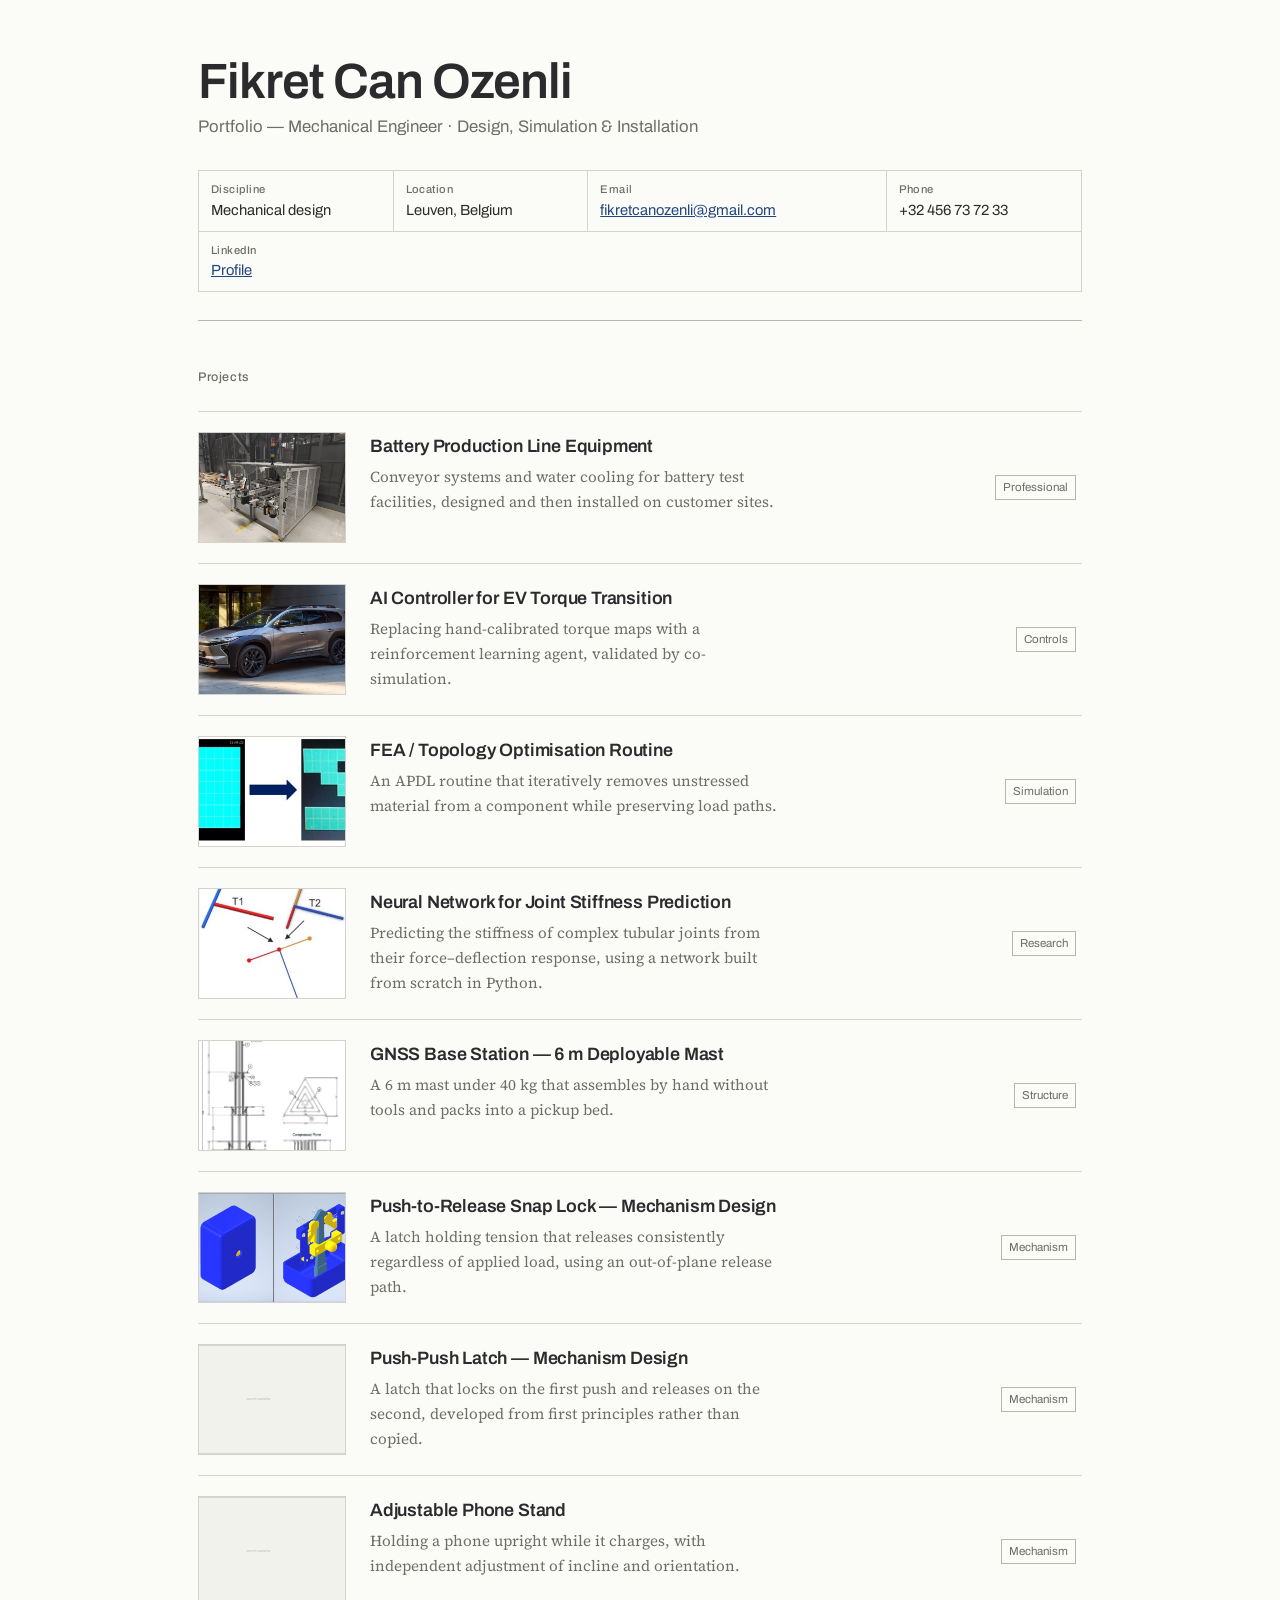
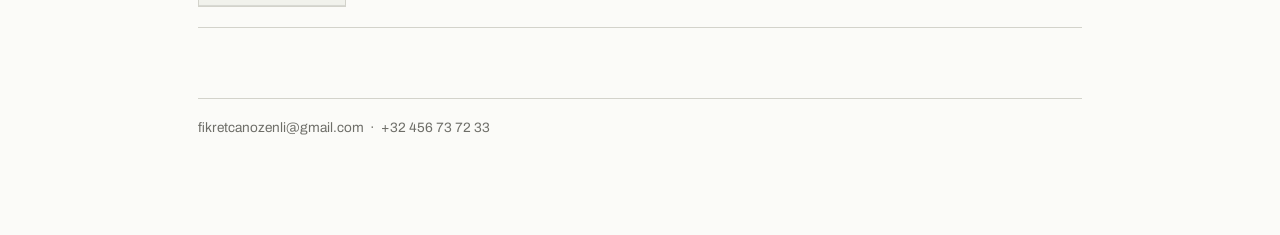
==== index.html @ 81f4e508 "Add files via upload" ====
<!DOCTYPE html>
<html lang="en">
<head>
<meta charset="utf-8">
<meta name="viewport" content="width=device-width, initial-scale=1">
<title>Fikret Can Ozenli — Portfolio</title>
<meta name="description" content="Mechanical engineering portfolio: mechanisms, structures, simulation and production equipment.">
<link rel="preconnect" href="https://fonts.googleapis.com">
<link rel="preconnect" href="https://fonts.gstatic.com" crossorigin>
<link href="https://fonts.googleapis.com/css2?family=Archivo:wght@400;500;600&family=Source+Serif+4:opsz,wght@8..60,400;8..60,600&display=swap" rel="stylesheet">
<link rel="stylesheet" href="style.css">
</head>
<body>
<div class="wrap">
<header class="titleblock">
  <h1>Fikret Can Ozenli</h1>
  <p class="role">Portfolio — Mechanical Engineer · Design, Simulation &amp; Installation</p>
  <dl class="fields">
<div class="field"><dt>Discipline</dt><dd>Mechanical design</dd></div><div class="field"><dt>Location</dt><dd>Leuven, Belgium</dd></div><div class="field field--wide"><dt>Email</dt><dd><a href="mailto:fikretcanozenli@gmail.com">fikretcanozenli@gmail.com</a></dd></div><div class="field"><dt>Phone</dt><dd>+32 456 73 72 33</dd></div><div class="field"><dt>LinkedIn</dt><dd><a href="https://www.linkedin.com/in/fikret-can-ozenli">Profile</a></dd></div>
  </dl>
</header>

<p class="index-head">Projects</p>
<ul class="sheets">
    <li class="sheet">
      <a href="production-equipment.html">
        <img class="thumb" src="images/fig01.jpg" alt="">
        <span class="meat">
          <h2>Battery Production Line Equipment</h2>
          <p>Conveyor systems and water cooling for battery test facilities, designed and then installed on customer sites.</p>
        </span>
        <span class="tag">Professional</span>
      </a>
    </li>
    <li class="sheet">
      <a href="ev-torque-controller.html">
        <img class="thumb" src="images/fig03.jpg" alt="">
        <span class="meat">
          <h2>AI Controller for EV Torque Transition</h2>
          <p>Replacing hand-calibrated torque maps with a reinforcement learning agent, validated by co-simulation.</p>
        </span>
        <span class="tag">Controls</span>
      </a>
    </li>
    <li class="sheet">
      <a href="topology-optimisation.html">
        <img class="thumb" src="images/fig04.jpg" alt="">
        <span class="meat">
          <h2>FEA / Topology Optimisation Routine</h2>
          <p>An APDL routine that iteratively removes unstressed material from a component while preserving load paths.</p>
        </span>
        <span class="tag">Simulation</span>
      </a>
    </li>
    <li class="sheet">
      <a href="neural-network-stiffness.html">
        <img class="thumb" src="images/fig05.jpg" alt="">
        <span class="meat">
          <h2>Neural Network for Joint Stiffness Prediction</h2>
          <p>Predicting the stiffness of complex tubular joints from their force–deflection response, using a network built from scratch in Python.</p>
        </span>
        <span class="tag">Research</span>
      </a>
    </li>
    <li class="sheet">
      <a href="gnss-mast.html">
        <img class="thumb" src="images/fig08.jpg" alt="">
        <span class="meat">
          <h2>GNSS Base Station — 6 m Deployable Mast</h2>
          <p>A 6 m mast under 40 kg that assembles by hand without tools and packs into a pickup bed.</p>
        </span>
        <span class="tag">Structure</span>
      </a>
    </li>
    <li class="sheet">
      <a href="snap-lock.html">
        <img class="thumb" src="images/fig12.jpg" alt="">
        <span class="meat">
          <h2>Push-to-Release Snap Lock — Mechanism Design</h2>
          <p>A latch holding tension that releases consistently regardless of applied load, using an out-of-plane release path.</p>
        </span>
        <span class="tag">Mechanism</span>
      </a>
    </li>
    <li class="sheet">
      <a href="push-push-latch.html">
        <img class="thumb" src="images/fig15.jpg" alt="">
        <span class="meat">
          <h2>Push-Push Latch — Mechanism Design</h2>
          <p>A latch that locks on the first push and releases on the second, developed from first principles rather than copied.</p>
        </span>
        <span class="tag">Mechanism</span>
      </a>
    </li>
    <li class="sheet">
      <a href="phone-stand.html">
        <img class="thumb" src="images/fig17.jpg" alt="">
        <span class="meat">
          <h2>Adjustable Phone Stand</h2>
          <p>Holding a phone upright while it charges, with independent adjustment of incline and orientation.</p>
        </span>
        <span class="tag">Mechanism</span>
      </a>
    </li>
</ul>

<footer>
fikretcanozenli@gmail.com &nbsp;·&nbsp; +32 456 73 72 33
</footer>
</div>
</body>
</html>
---- style.css ----
/* ---------------------------------------------------------------
   Fikret Can Ozenli — portfolio
   Visual language borrowed from technical drawing sheets:
   title blocks, sheet indexes, dimension callouts.
   --------------------------------------------------------------- */

:root{
  --paper:      #FBFBF8;   /* drawing paper */
  --paper-2:    #F2F2ED;   /* recessed field */
  --graphite:   #2B2B2E;   /* pencil */
  --graphite-2: #6E6E68;   /* secondary text */
  --rule:       #D3D3CB;   /* hairline */
  --rule-2:     #B6B6AC;   /* heavier rule */
  --ink:        #23457F;   /* CAD blue */
  --ink-soft:   #EAEEF6;

  --measure: 66ch;
}

*{ box-sizing: border-box; }

html{ -webkit-text-size-adjust: 100%; }

body{
  margin: 0;
  background: var(--paper);
  color: var(--graphite);
  font-family: "Source Serif 4", Georgia, "Times New Roman", serif;
  font-size: 17px;
  line-height: 1.65;
  font-variant-numeric: lining-nums tabular-nums;
}

.wrap{
  max-width: 940px;
  margin: 0 auto;
  padding: 0 28px 96px;
}

/* ---------- title block ------------------------------------- */

.titleblock{
  border-bottom: 1.5px solid var(--rule-2);
  padding: 56px 0 0;
  margin-bottom: 0;
}

.titleblock h1{
  font-family: "Archivo", "Helvetica Neue", Arial, sans-serif;
  font-weight: 600;
  font-size: clamp(2rem, 5vw, 3.1rem);
  letter-spacing: -0.02em;
  line-height: 1.02;
  margin: 0 0 6px;
}

.titleblock .role{
  font-family: "Archivo", sans-serif;
  font-weight: 400;
  font-size: 1.05rem;
  color: var(--graphite-2);
  margin: 0 0 30px;
}

/* the field grid — modelled on a drawing title block */
.fields{
  display: flex;
  flex-wrap: wrap;
  border-top: 1px solid var(--rule);
  border-left: 1px solid var(--rule);
  margin-bottom: 28px;
}
.field{
  flex: 1 1 165px;
  border-right: 1px solid var(--rule);
  border-bottom: 1px solid var(--rule);
  padding: 9px 12px 10px;
  min-width: 0;
}
.field dt{
  font-family: "Archivo", sans-serif;
  font-size: 0.7rem;
  font-weight: 500;
  letter-spacing: 0.04em;
  color: var(--graphite-2);
  margin: 0 0 2px;
}
.field dd{
  margin: 0;
  font-family: "Archivo", sans-serif;
  font-size: 0.92rem;
  line-height: 1.35;
  word-wrap: break-word;
}
.field dd a{ color: var(--ink); }
.field--wide{ flex: 2 1 240px; }

/* ---------- sheet index ------------------------------------- */

.index-head{
  font-family: "Archivo", sans-serif;
  font-size: 0.78rem;
  font-weight: 500;
  letter-spacing: 0.05em;
  color: var(--graphite-2);
  padding: 34px 0 10px;
}

.sheets{
  list-style: none;
  margin: 0;
  padding: 0;
  border-top: 1px solid var(--rule);
}

.sheet a{
  display: flex;
  gap: 24px;
  align-items: flex-start;
  padding: 20px 6px 20px 0;
  border-bottom: 1px solid var(--rule);
  text-decoration: none;
  color: inherit;
}
.sheet a:hover,
.sheet a:focus-visible{
  background: var(--ink-soft);
  outline: none;
}
.sheet a:focus-visible{ box-shadow: inset 3px 0 0 var(--ink); }

.thumb{
  width: 148px;
  flex: 0 0 148px;
  aspect-ratio: 4 / 3;
  background: var(--paper-2);
  border: 1px solid var(--rule);
  object-fit: cover;
  display: block;
}

.sheet .meat{ flex: 1 1 auto; min-width: 0; }
.sheet h2{
  font-family: "Archivo", sans-serif;
  font-weight: 600;
  font-size: 1.12rem;
  letter-spacing: -0.01em;
  margin: 0 0 3px;
}
.sheet p{
  margin: 0;
  font-size: 0.95rem;
  color: var(--graphite-2);
  max-width: 52ch;
}
.sheet .tag{
  flex: 0 0 auto;
  margin-left: auto;
  font-family: "Archivo", sans-serif;
  font-size: 0.72rem;
  color: var(--graphite-2);
  border: 1px solid var(--rule-2);
  padding: 2px 7px;
  white-space: nowrap;
  align-self: center;
}

/* ---------- project pages ----------------------------------- */

.back{
  display: inline-block;
  font-family: "Archivo", sans-serif;
  font-size: 0.85rem;
  color: var(--ink);
  text-decoration: none;
  padding: 26px 0 0;
  border-bottom: 1px solid transparent;
}
.back:hover{ border-bottom-color: var(--ink); }

.proj-head{
  padding: 22px 0 0;
  border-bottom: 1.5px solid var(--rule-2);
}
.proj-head h1{
  font-family: "Archivo", sans-serif;
  font-weight: 600;
  font-size: clamp(1.7rem, 4vw, 2.5rem);
  letter-spacing: -0.02em;
  line-height: 1.08;
  margin: 0 0 22px;
}

h2.sec{
  font-family: "Archivo", sans-serif;
  font-weight: 600;
  font-size: 1.15rem;
  letter-spacing: -0.005em;
  margin: 42px 0 12px;
  padding-bottom: 7px;
  border-bottom: 1px solid var(--rule);
}

p{ max-width: var(--measure); }

.lead{
  font-size: 1.12rem;
  line-height: 1.6;
}

/* labelled paragraph — Brief / Approach / Problem / Outcome */
b.lab{
  font-family: "Archivo", sans-serif;
  font-weight: 600;
  font-size: 0.95rem;
  color: var(--ink);
  margin-right: 2px;
}

/* sub-project heading inside a role */
h2.sub{
  font-family: "Archivo", sans-serif;
  font-weight: 600;
  font-size: 1.05rem;
  margin: 38px 0 14px;
  padding: 0 0 0 13px;
  border-left: 3px solid var(--ink);
  line-height: 1.3;
}

.bulhead{
  font-family: "Archivo", sans-serif;
  font-weight: 600;
  font-size: 1rem;
  margin: 28px 0 8px;
}
ul.bul{
  margin: 0 0 6px;
  padding-left: 20px;
  max-width: var(--measure);
}
ul.bul li{
  margin-bottom: 11px;
  padding-left: 3px;
}

figure{
  margin: 30px 0;
}
figure img{
  width: 100%;
  height: auto;
  display: block;
  border: 1px solid var(--rule);
  background: var(--paper-2);
}
figcaption{
  font-family: "Archivo", sans-serif;
  font-size: 0.8rem;
  color: var(--graphite-2);
  padding-top: 7px;
}

.video{
  position: relative;
  padding-bottom: 56.25%;   /* 16:9 fallback for older engines */
  height: 0;
  border: 1px solid var(--rule);
  background: var(--paper-2);
}
@supports (aspect-ratio: 16 / 9){
  .video{ padding-bottom: 0; height: auto; aspect-ratio: 16 / 9; }
}
.video iframe{
  position: absolute;
  inset: 0;
  width: 100%;
  height: 100%;
  border: 0;
  display: block;
}

/* numbered parts list keyed to callouts on the figure above */
ol.parts{
  counter-reset: part;
  list-style: none;
  margin: -18px 0 34px;
  padding: 12px 0 0;
  border-top: 1px solid var(--rule);
  max-width: var(--measure);
  font-family: "Archivo", sans-serif;
  font-size: 0.9rem;
}
ol.parts li{
  counter-increment: part;
  padding: 4px 0 4px 30px;
  position: relative;
}
ol.parts li::before{
  content: counter(part);
  position: absolute;
  left: 0;
  top: 5px;
  width: 19px;
  height: 19px;
  border: 1px solid var(--rule-2);
  border-radius: 50%;
  text-align: center;
  line-height: 17px;
  font-size: 0.72rem;
  color: var(--graphite-2);
}

.placeholder{
  aspect-ratio: 16 / 10;
  border: 1px dashed var(--rule-2);
  background: var(--paper-2);
  display: grid;
  place-items: center;
  font-family: "Archivo", sans-serif;
  font-size: 0.82rem;
  color: var(--graphite-2);
  text-align: center;
  padding: 20px;
}

.dim{
  font-family: ui-monospace, "SF Mono", Menlo, Consolas, monospace;
  font-size: 0.93em;
}

a{ color: var(--ink); }

footer{
  margin-top: 70px;
  padding-top: 18px;
  border-top: 1px solid var(--rule);
  font-family: "Archivo", sans-serif;
  font-size: 0.85rem;
  color: var(--graphite-2);
}

@media (max-width: 620px){
  .sheet a{ gap: 16px; }
  .thumb{ width: 96px; flex-basis: 96px; }
  .sheet .tag{ display: none; }
  body{ font-size: 16px; }
}

@media (prefers-reduced-motion: reduce){
  *{ transition: none !important; }
}
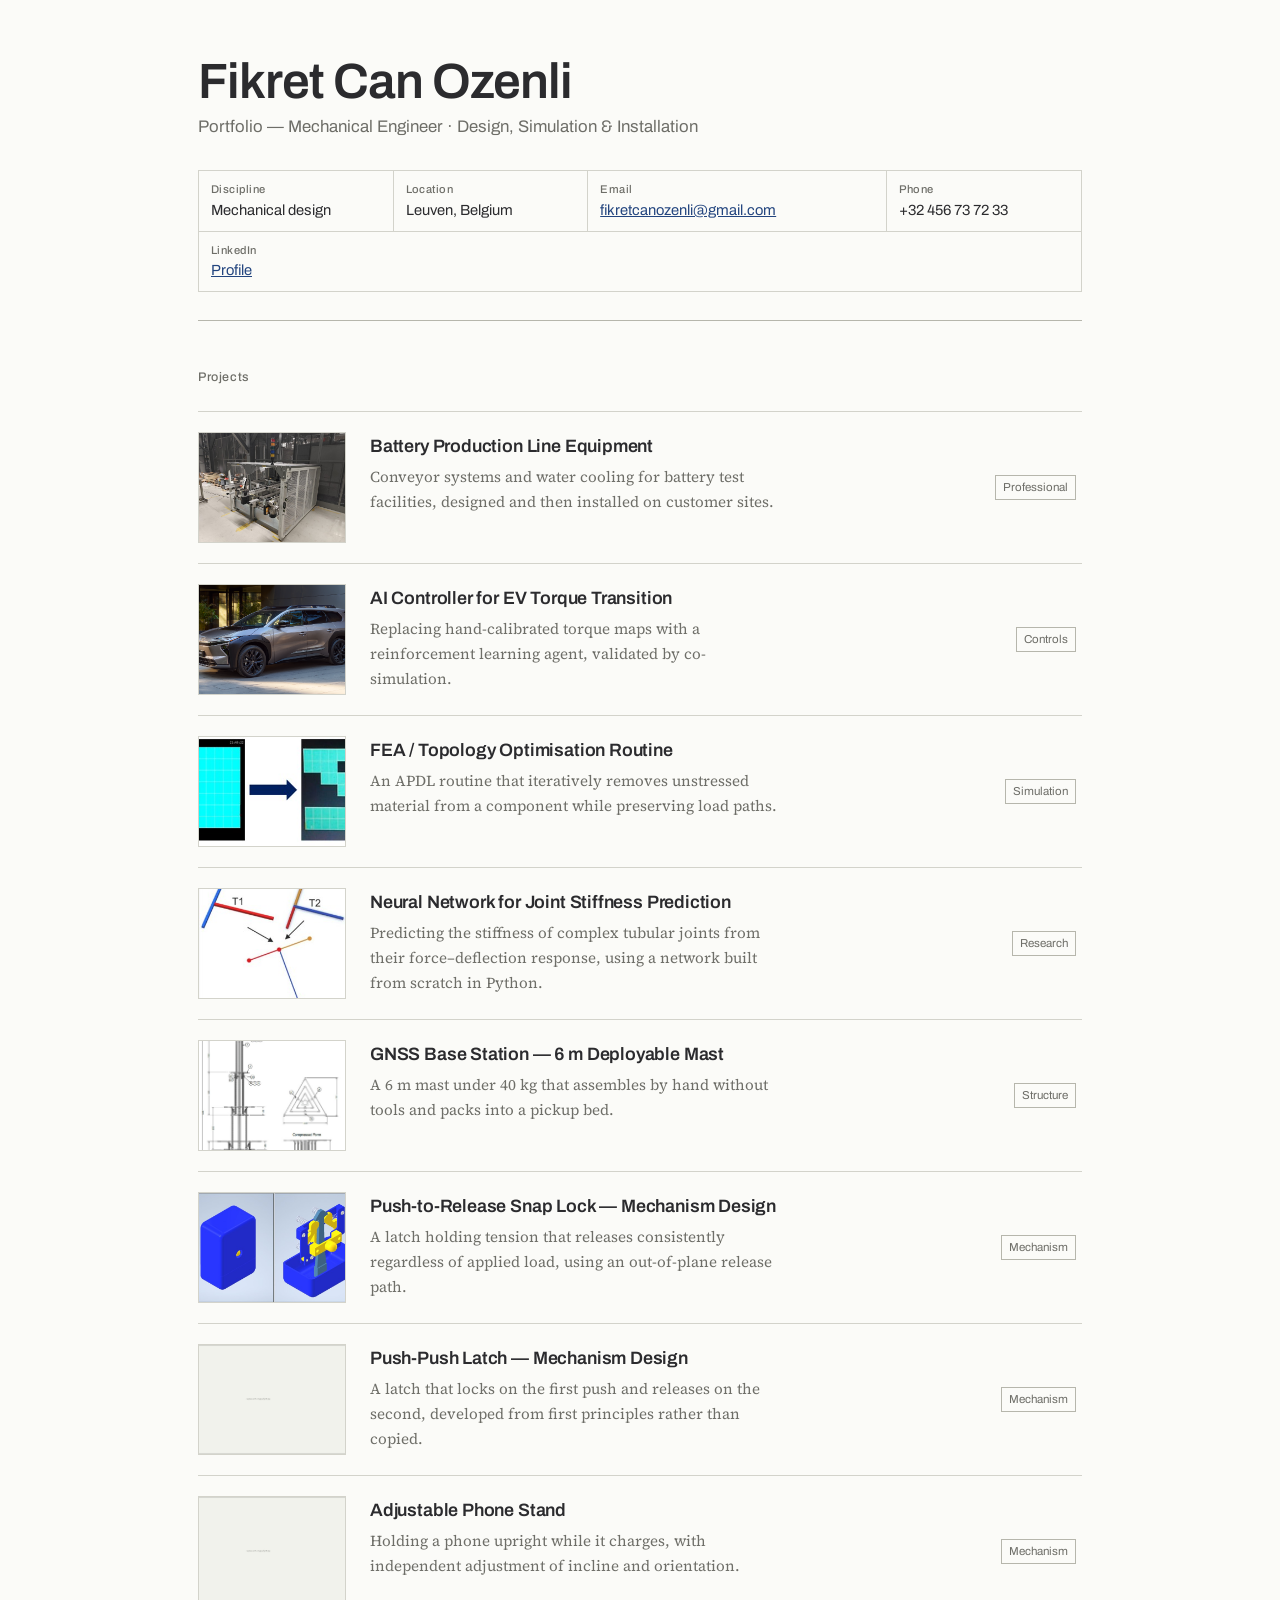
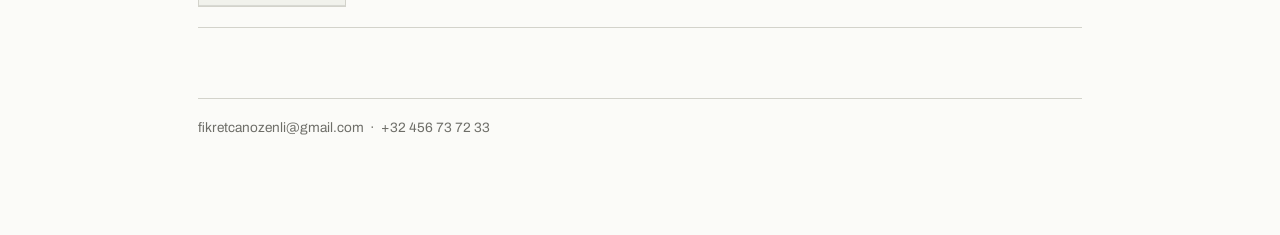
==== commit fe465e7e: "Pictures for push-push latch and adjustable phone stand added." ====
--- a/index.html
+++ b/index.html
@@ -84,7 +84,7 @@
     </li>
     <li class="sheet">
       <a href="push-push-latch.html">
-        <img class="thumb" src="images/fig15.jpg" alt="">
+        <img class="thumb" src="images/fig16.jpg" alt="">
         <span class="meat">
           <h2>Push-Push Latch — Mechanism Design</h2>
           <p>A latch that locks on the first push and releases on the second, developed from first principles rather than copied.</p>
@@ -94,7 +94,7 @@
     </li>
     <li class="sheet">
       <a href="phone-stand.html">
-        <img class="thumb" src="images/fig17.jpg" alt="">
+        <img class="thumb" src="images/fig18.jpg" alt="">
         <span class="meat">
           <h2>Adjustable Phone Stand</h2>
           <p>Holding a phone upright while it charges, with independent adjustment of incline and orientation.</p>
